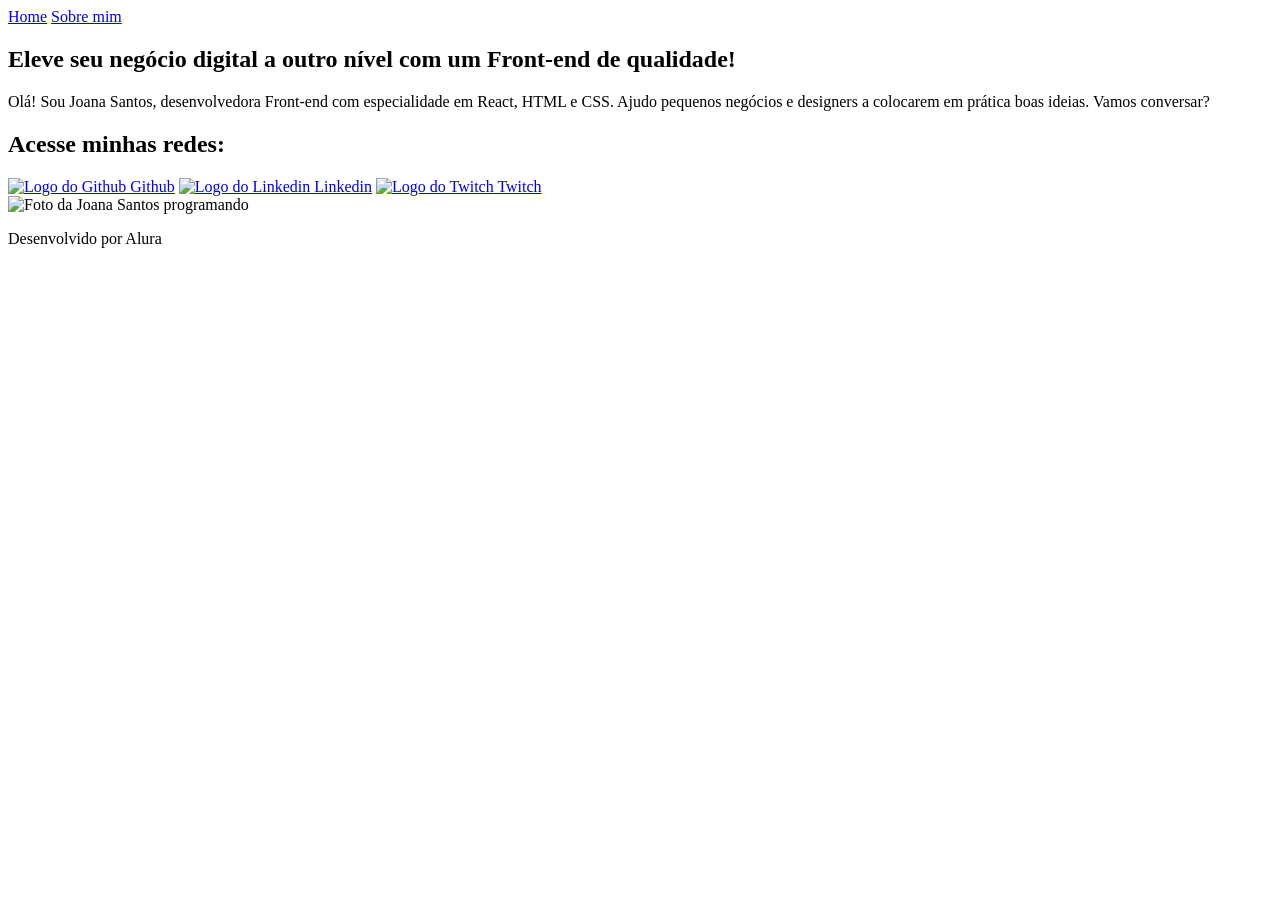
==== index.html @ 81e717ed "Add files via upload" ====
<!DOCTYPE html>
<html lang="pt-br">
<head>
    <meta charset="UTF-8">
    <meta name="viewport" content="width=device-width, initial-scale=1.0">
    <title>Portfolio</title>
    <link rel="stylesheet" href="./styles/style.css">
</head>
<body>
    <header class="cabecalho">   
        <nav class="cabecalho__menu">
            <a class="cabecalho__menu__link" href="index.html">Home</a>
            <a class="cabecalho__menu__link" href="about.html">Sobre mim</a>
        </nav>  
    </header>
    <main class="apresentacao">
        <section class="apresentacao__conteudo">

            <h1 class="apresentacao__conteudo__titulo">Eleve seu negócio digital a outro nível <strong class="titulo-destaque"> com um Front-end de qualidade!</strong></h1>

            <p class="apresentacao__conteudo__texto">Olá! Sou Joana Santos, desenvolvedora Front-end com especialidade em React, HTML e CSS. Ajudo pequenos negócios e designers a colocarem em prática boas ideias. Vamos conversar?</p>

            <div class="apresentacao__links">
                <h2 class="apresentacao__links__subtitulo">Acesse minhas redes:</h2>
                <a class= "apresentacao__links__navegacao" href="https://www.github.com/">
                    <img src="./assets/github.png" alt="Logo do Github">
                    Github</a>
                <a class= "apresentacao__links__navegacao" href="https://www.linkedin.com/">
                    <img src="./assets/linkedin.png" alt="Logo do Linkedin">
                    Linkedin</a>
                <a class= "apresentacao__links__navegacao" href="https://www.twitch.tv/">
                    <img src="./assets/twitch.png" alt="Logo do Twitch">
                    Twitch</a>
            </div>

        </section>

        <img class= "apresentacao__imagem" src="./assets/imagem.png" alt="Foto da Joana Santos programando">

    </main>
    <footer class="rodape">
        <p>Desenvolvido por Alura</p>
    </footer>
</body>
</html>
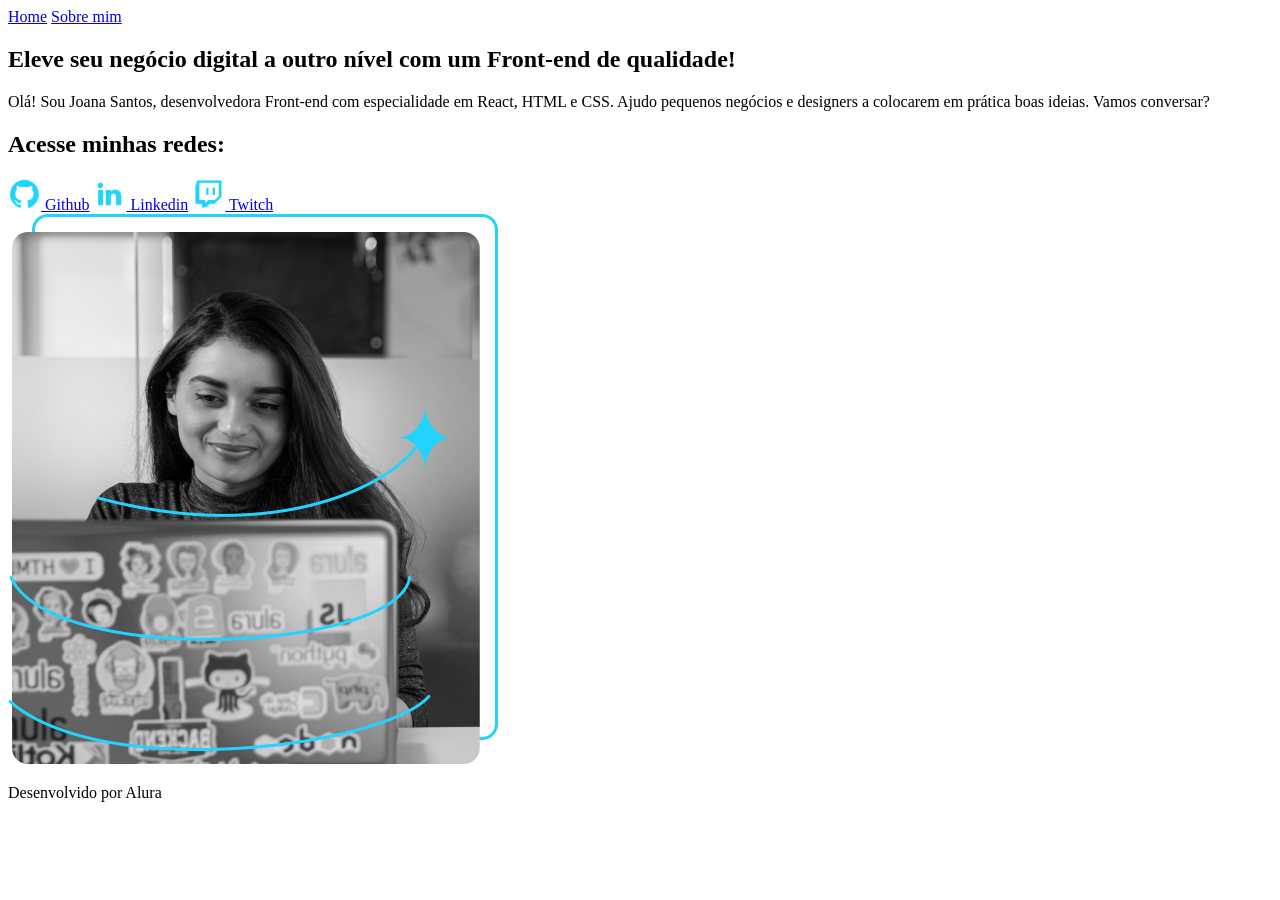
==== commit c8a168bc: "Update index.html" ====
--- a/index.html
+++ b/index.html
@@ -23,19 +23,19 @@
             <div class="apresentacao__links">
                 <h2 class="apresentacao__links__subtitulo">Acesse minhas redes:</h2>
                 <a class= "apresentacao__links__navegacao" href="https://www.github.com/">
-                    <img src="./assets/github.png" alt="Logo do Github">
+                    <img src="./github.png" alt="Logo do Github">
                     Github</a>
                 <a class= "apresentacao__links__navegacao" href="https://www.linkedin.com/">
-                    <img src="./assets/linkedin.png" alt="Logo do Linkedin">
+                    <img src="./linkedin.png" alt="Logo do Linkedin">
                     Linkedin</a>
                 <a class= "apresentacao__links__navegacao" href="https://www.twitch.tv/">
-                    <img src="./assets/twitch.png" alt="Logo do Twitch">
+                    <img src="./twitch.png" alt="Logo do Twitch">
                     Twitch</a>
             </div>
 
         </section>
 
-        <img class= "apresentacao__imagem" src="./assets/imagem.png" alt="Foto da Joana Santos programando">
+        <img class= "apresentacao__imagem" src="./imagem.png" alt="Foto da Joana Santos programando">
 
     </main>
     <footer class="rodape">
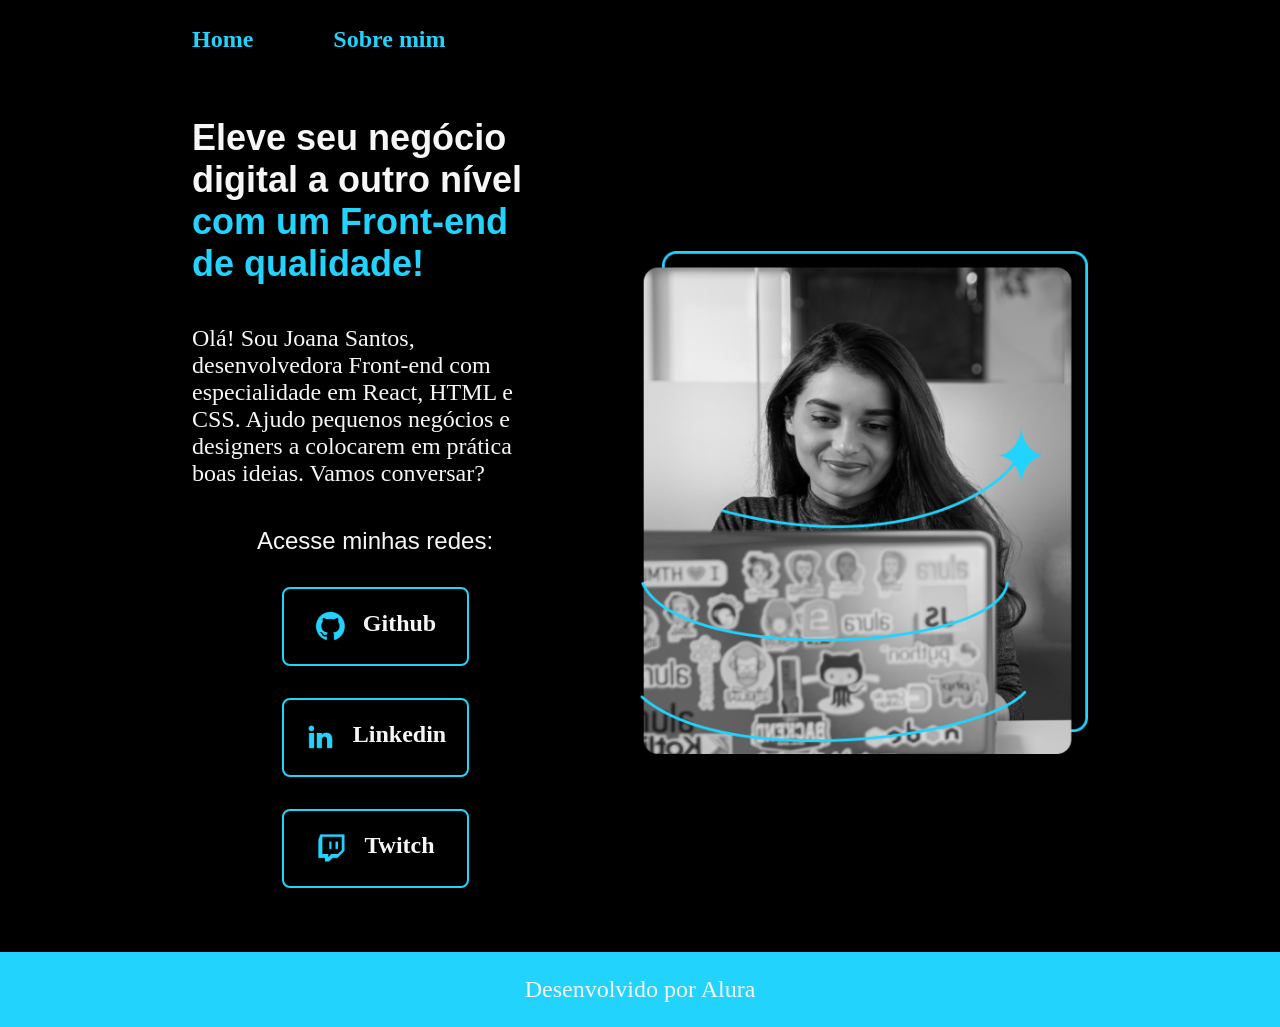
==== commit 599158da: "Update index.html" ====
--- a/index.html
+++ b/index.html
@@ -4,7 +4,7 @@
     <meta charset="UTF-8">
     <meta name="viewport" content="width=device-width, initial-scale=1.0">
     <title>Portfolio</title>
-    <link rel="stylesheet" href="./styles/style.css">
+    <link rel="stylesheet" href="./style.css">
 </head>
 <body>
     <header class="cabecalho">   
--- a/style.css
+++ b/style.css
@@ -0,0 +1,129 @@
+@import url('https://fonts.googleapis.com/css2?family=Krona+One&family=Montserrat:wght@400;600&display=swap');
+
+:root {
+    --cor-primaria: #000000;
+    --cor-secundaria: #f6f6f6;
+    --cor-terciaria: #22d4fd;
+    --cor-hover: #272727;
+
+    --fonte-primaria: 'Krona One', sans-serif;
+    --fonte-secundaria: 'Montserrat', 'sans-serif';
+}
+
+* {
+    margin: 0;
+    padding: 0;
+}
+
+body {
+    box-sizing: border-box;
+    background-color: var(--cor-primaria);
+    color: var(--cor-secundaria);
+}
+
+.cabecalho {
+    padding: 2% 0% 0% 15%;
+}
+
+.cabecalho__menu {
+    display: flex;
+    gap: 80px;
+}
+.cabecalho__menu__link {
+    color: var(--cor-terciaria);
+    font-family: var (--fonte-secundaria);
+    font-size: 1.5rem;
+    font-style: normal;
+    font-weight: 600;
+    line-height: normal;
+    text-decoration: none;
+}
+
+.apresentacao {
+    padding: 5% 15%;
+    display: flex;
+    align-items: center;
+    justify-content: space-between;
+    gap: 82px;
+}
+
+.apresentacao__conteudo {
+    width: 50%;
+    display: flex;
+    flex-direction: column;
+    gap: 40px;
+}
+
+.apresentacao__conteudo__titulo{
+    font-size: 2.25rem;
+    font-family: var(--fonte-primaria);
+}
+
+.titulo-destaque {
+    color: var(--cor-terciaria);
+}
+
+.apresentacao__conteudo__texto{
+    font-size: 1.5rem;
+    font-family: var(--fonte-secundaria);
+}
+.apresentacao__links{
+    display: flex;
+    flex-direction: column;
+    justify-content: space-between;
+    align-items: center;
+    gap: 32px;
+}
+.apresentacao__links__subtitulo {
+    font-family: var(--fonte-primaria);
+    font-weight: 400;
+    font-size: 1.5rem;
+}
+
+.apresentacao__links__navegacao {
+    display: flex;
+    justify-content: center;
+    gap: 16px;
+    border: 2px solid var(--cor-terciaria);
+    width: 50%;
+    text-align: center;
+    border-radius: 8px;
+    font-size: 1.5rem;
+    padding: 21.5px 0;
+    text-decoration: none;
+    color: #f6f6f6;
+    font-family: var(--fonte-secundaria);
+    font-weight: 600;
+}
+
+.apresentacao__links__link:hover {
+    background-color: var(--cor-hover);
+}
+.apresentacao__imagem {
+    width: 50%;
+}
+.rodape {
+    padding: 24px   ;
+    color: var(--cor-secundaria);
+    background-color: var(--cor-terciaria);
+    text-align: center;
+    font-family: var(--fonte-secundaria);
+    font-size: 1.5rem;
+    font-weight: 400;
+}
+
+@media (max-width: 1200px) {
+    .cabecalho {
+        padding: 10%;
+        }
+    .cabecalho__menu {
+        justify-content: center;
+    }
+    .apresentacao {
+        flex-direction: column-reverse;
+        padding: 5%;
+            }
+    .apresentacao__conteudo {
+        width: auto;
+    }
+}
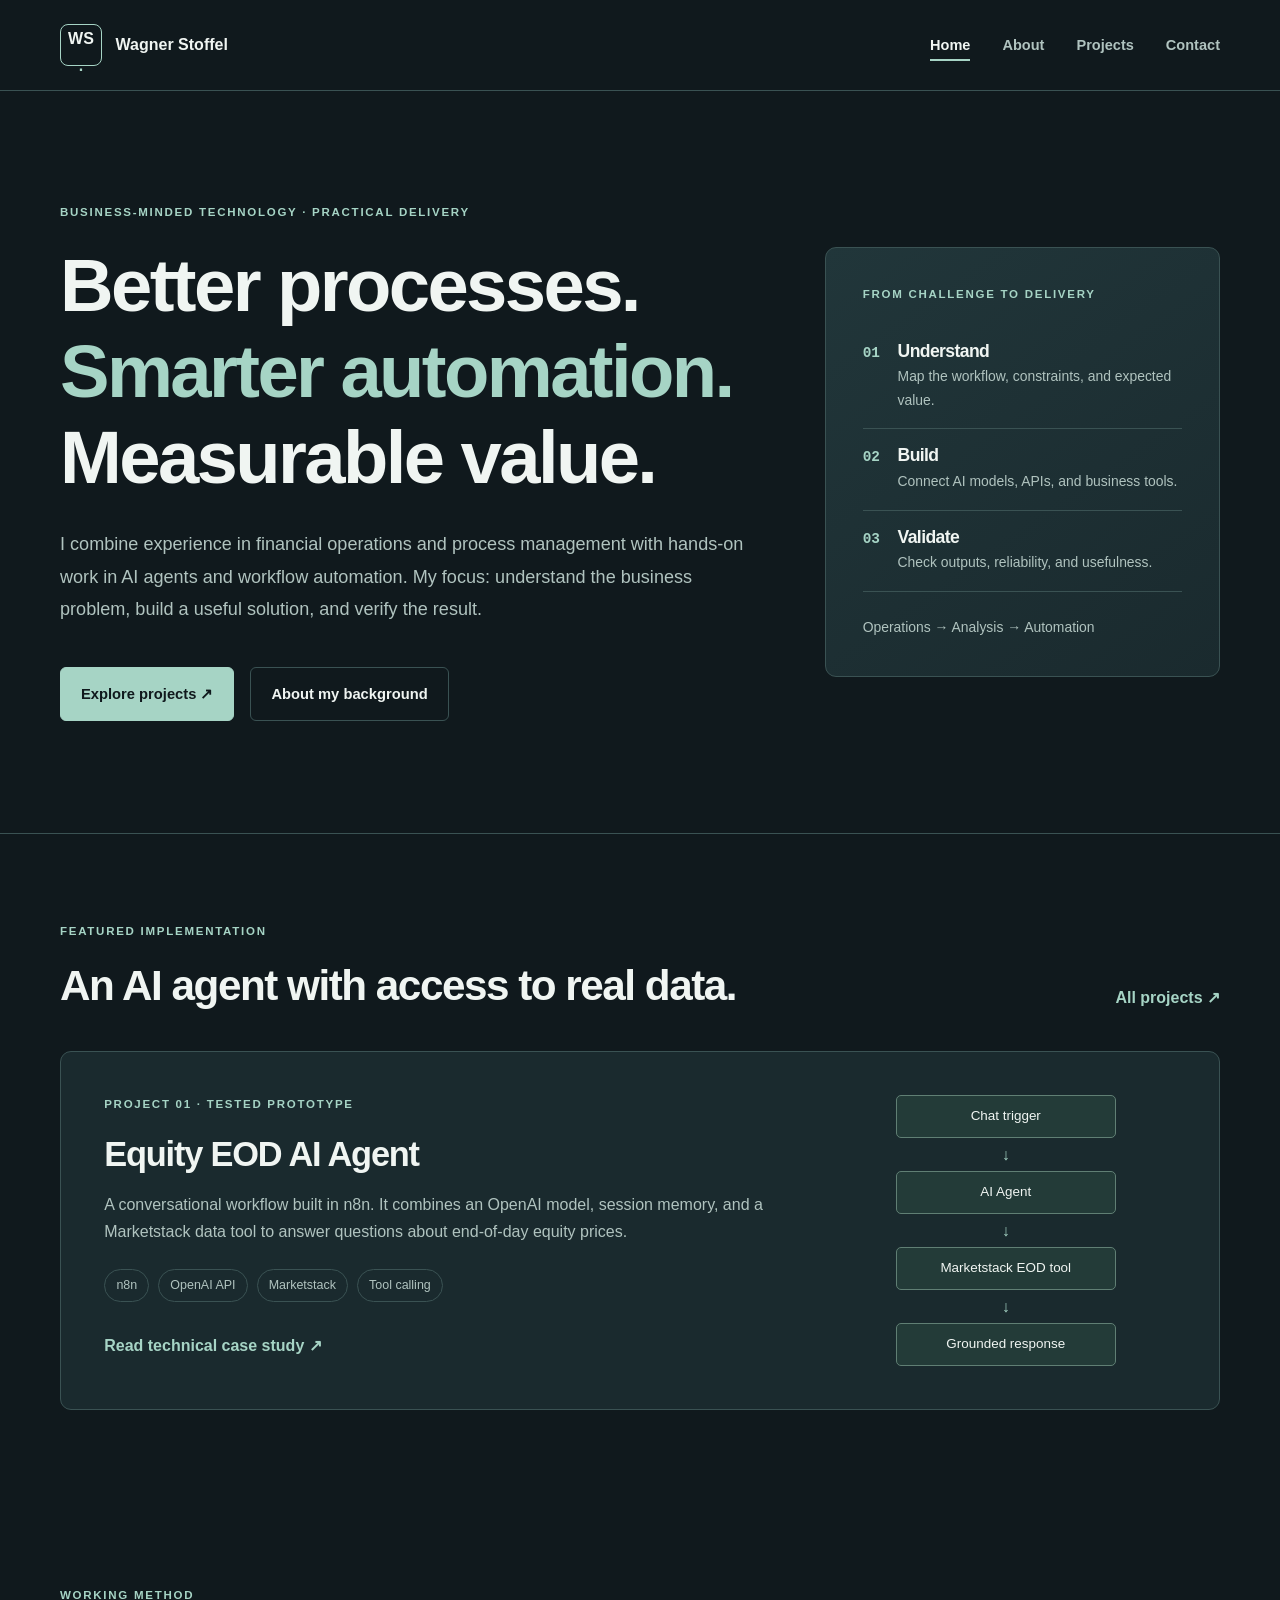
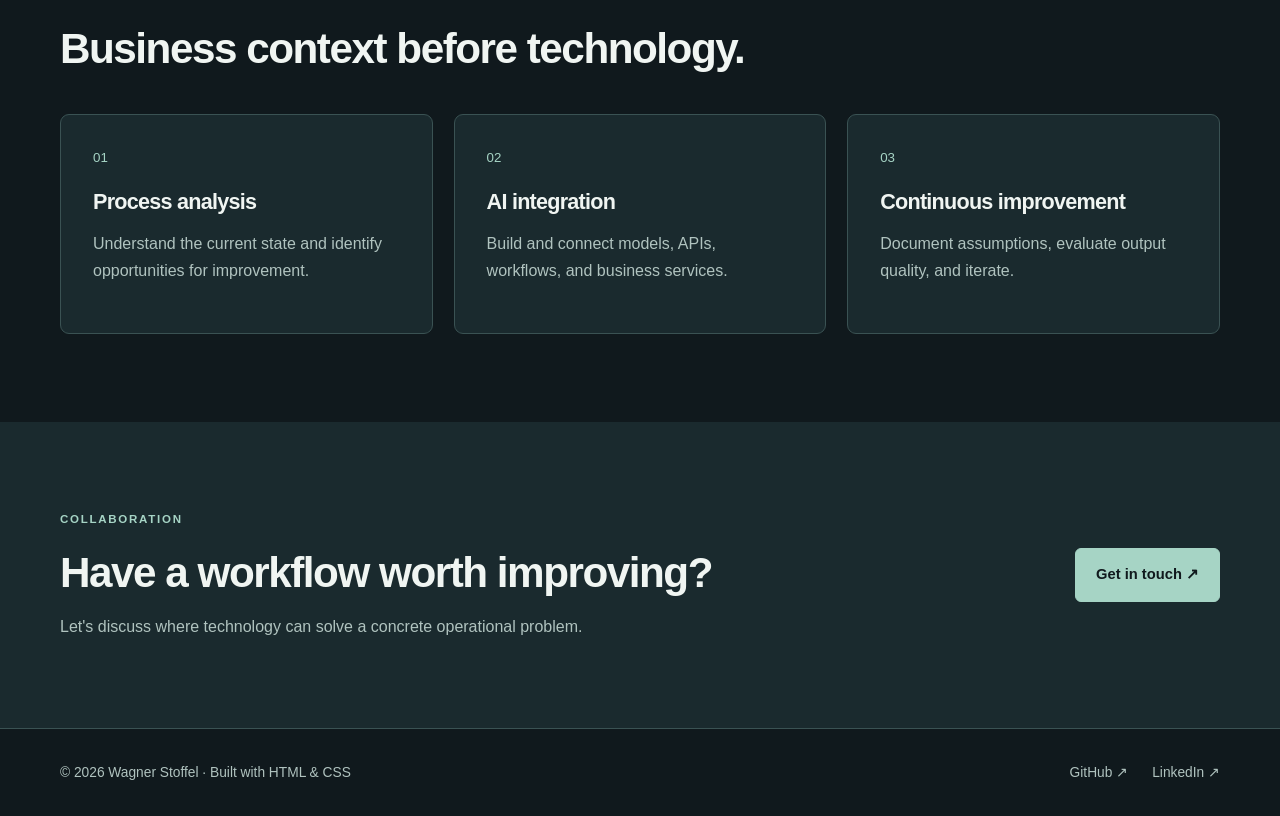
==== commit 63f159f3: "feat: rebuild professional portfolio and archive legacy Alura exercise" ====
--- a/index.html
+++ b/index.html
@@ -1,45 +1,30 @@
-<!DOCTYPE html>
-<html lang="pt-br">
-<head>
-    <meta charset="UTF-8">
-    <meta name="viewport" content="width=device-width, initial-scale=1.0">
-    <title>Portfolio</title>
-    <link rel="stylesheet" href="./style.css">
-</head>
-<body>
-    <header class="cabecalho">   
-        <nav class="cabecalho__menu">
-            <a class="cabecalho__menu__link" href="index.html">Home</a>
-            <a class="cabecalho__menu__link" href="about.html">Sobre mim</a>
-        </nav>  
-    </header>
-    <main class="apresentacao">
-        <section class="apresentacao__conteudo">
-
-            <h1 class="apresentacao__conteudo__titulo">Eleve seu negócio digital a outro nível <strong class="titulo-destaque"> com um Front-end de qualidade!</strong></h1>
-
-            <p class="apresentacao__conteudo__texto">Olá! Sou Joana Santos, desenvolvedora Front-end com especialidade em React, HTML e CSS. Ajudo pequenos negócios e designers a colocarem em prática boas ideias. Vamos conversar?</p>
-
-            <div class="apresentacao__links">
-                <h2 class="apresentacao__links__subtitulo">Acesse minhas redes:</h2>
-                <a class= "apresentacao__links__navegacao" href="https://www.github.com/">
-                    <img src="./github.png" alt="Logo do Github">
-                    Github</a>
-                <a class= "apresentacao__links__navegacao" href="https://www.linkedin.com/">
-                    <img src="./linkedin.png" alt="Logo do Linkedin">
-                    Linkedin</a>
-                <a class= "apresentacao__links__navegacao" href="https://www.twitch.tv/">
-                    <img src="./twitch.png" alt="Logo do Twitch">
-                    Twitch</a>
-            </div>
-
-        </section>
-
-        <img class= "apresentacao__imagem" src="./imagem.png" alt="Foto da Joana Santos programando">
-
-    </main>
-    <footer class="rodape">
-        <p>Desenvolvido por Alura</p>
-    </footer>
-</body>
-</html>
+<!doctype html><html lang="en"><head>
+<meta charset="utf-8"><meta name="viewport" content="width=device-width, initial-scale=1">
+<meta name="description" content="Wagner Stoffel — practical AI agents, process improvement, financial operations, and workflow integration."><meta name="theme-color" content="#10191d">
+<meta property="og:title" content="AI Automation & Business Process Improvement | Wagner Stoffel"><meta property="og:description" content="Wagner Stoffel — practical AI agents, process improvement, financial operations, and workflow integration.">
+<title>AI Automation & Business Process Improvement | Wagner Stoffel</title><link rel="stylesheet" href="assets/css/styles.css">
+</head><body><a class="skip-link" href="#main">Skip to content</a><header class="site-header"><div class="container header"><a class="brand" href="index.html"><span class="monogram">WS<span>.</span></span><span>Wagner Stoffel</span></a><nav aria-label="Main navigation"><ul><li><a href="index.html" aria-current="page">Home</a></li><li><a href="about.html">About</a></li><li><a href="projects.html">Projects</a></li><li><a href="contact.html">Contact</a></li></ul></nav></div></header>
+<main id="main">
+<section class="hero container">
+<div><p class="eyebrow">Business-minded technology · Practical delivery</p>
+<h1>Better processes.<br><em>Smarter automation.</em><br>Measurable value.</h1>
+<p class="lead">I combine experience in financial operations and process management with hands-on work in AI agents and workflow automation. My focus: understand the business problem, build a useful solution, and verify the result.</p>
+<div class="actions"><a class="button primary" href="projects.html">Explore projects ↗</a><a class="button outline" href="about.html">About my background</a></div></div>
+<aside class="panel" aria-label="Approach"><p class="eyebrow">From challenge to delivery</p>
+<div class="process"><b>01</b><div><h2>Understand</h2><p>Map the workflow, constraints, and expected value.</p></div></div>
+<div class="process"><b>02</b><div><h2>Build</h2><p>Connect AI models, APIs, and business tools.</p></div></div>
+<div class="process"><b>03</b><div><h2>Validate</h2><p>Check outputs, reliability, and usefulness.</p></div></div>
+<p class="panel-bottom">Operations → Analysis → Automation</p></aside>
+</section>
+<section class="section bordered"><div class="container"><div class="section-head"><div><p class="eyebrow">Featured implementation</p><h2>An AI agent with access to real data.</h2></div><a class="text-link" href="projects.html">All projects ↗</a></div>
+<article class="feature"><div><p class="eyebrow">Project 01 · Tested prototype</p><h3>Equity EOD AI Agent</h3>
+<p>A conversational workflow built in n8n. It combines an OpenAI model, session memory, and a Marketstack data tool to answer questions about end-of-day equity prices.</p>
+<div class="tags"><span>n8n</span><span>OpenAI API</span><span>Marketstack</span><span>Tool calling</span></div>
+<a class="text-link" href="projects/01-equity-eod-ai-agent/README.md">Read technical case study ↗</a></div>
+<div class="flow" aria-label="Chat trigger to AI agent to market data to answer"><span>Chat trigger</span><b>↓</b><span>AI Agent</span><b>↓</b><span>Marketstack EOD tool</span><b>↓</b><span>Grounded response</span></div></article>
+</div></section>
+<section class="section"><div class="container"><div class="section-head"><div><p class="eyebrow">Working method</p><h2>Business context before technology.</h2></div></div>
+<div class="grid three"><article class="tile"><small>01</small><h3>Process analysis</h3><p>Understand the current state and identify opportunities for improvement.</p></article>
+<article class="tile"><small>02</small><h3>AI integration</h3><p>Build and connect models, APIs, workflows, and business services.</p></article>
+<article class="tile"><small>03</small><h3>Continuous improvement</h3><p>Document assumptions, evaluate output quality, and iterate.</p></article></div></div></section>
+<section class="section band"><div class="container callout"><div><p class="eyebrow">Collaboration</p><h2>Have a workflow worth improving?</h2><p>Let's discuss where technology can solve a concrete operational problem.</p></div><a class="button primary" href="contact.html">Get in touch ↗</a></div></section></main><footer class="site-footer"><div class="container footer"><span>© 2026 Wagner Stoffel · Built with HTML & CSS</span><div><a href="https://github.com/wagner-stoffel" target="_blank" rel="noopener noreferrer">GitHub ↗</a><a href="https://www.linkedin.com/in/wagnerstoffel" target="_blank" rel="noopener noreferrer">LinkedIn ↗</a></div></div></footer></body></html>
--- a/assets/css/styles.css
+++ b/assets/css/styles.css
@@ -0,0 +1,8 @@
+:root{color-scheme:dark;--bg:#10191d;--panel:#1a2a2e;--panel2:#21363a;--text:#f0f5f2;--muted:#b0c3bf;--accent:#a6d4c5;--line:#3a5253;--max:1160px}
+*{box-sizing:border-box}html{scroll-behavior:smooth}body{margin:0;background:var(--bg);color:var(--text);font-family:Inter,"Segoe UI",Arial,sans-serif;line-height:1.7}a{color:inherit}a:focus-visible{outline:3px solid var(--accent);outline-offset:4px}.container{width:min(var(--max),calc(100% - 3rem));margin:auto}.skip-link{position:absolute;left:1rem;top:-100px;background:var(--accent);color:var(--bg);padding:.75rem;z-index:20}.skip-link:focus{top:1rem}
+.site-header,.site-footer{border-bottom:1px solid var(--line)}.header{display:flex;align-items:center;justify-content:space-between;gap:2rem;min-height:90px}.brand{display:flex;align-items:center;gap:.85rem;font-weight:750;text-decoration:none}.monogram{display:grid;place-items:center;width:42px;height:42px;border:1px solid var(--accent);border-radius:8px}.monogram span{color:var(--accent)}nav ul{display:flex;flex-wrap:wrap;gap:2rem;list-style:none;padding:0;margin:0}nav a{text-decoration:none;font-size:.91rem;color:var(--muted);font-weight:650}nav a:hover,nav a[aria-current="page"]{color:var(--text)}nav a[aria-current="page"]{border-bottom:2px solid var(--accent);padding-bottom:.35rem}
+h1,h2,h3,p{overflow-wrap:break-word}h1,h2,h3{line-height:1.16;letter-spacing:-.035em;margin:0}h1{font-size:clamp(2.75rem,5.8vw,5.5rem);font-weight:750}h2{font-size:clamp(1.85rem,3.3vw,2.95rem)}h3{font-size:1.35rem}h1 em{font-style:normal;color:var(--accent)}.eyebrow{color:var(--accent);text-transform:uppercase;font-size:.72rem;letter-spacing:.15em;font-weight:750;margin:0 0 1.25rem}.lead{color:var(--muted);font-size:1.13rem;max-width:700px;margin:1.7rem 0 0;line-height:1.8}.hero{padding-block:7rem;display:grid;grid-template-columns:1.3fr .75fr;gap:5rem;align-items:center}.actions{display:flex;flex-wrap:wrap;gap:1rem;margin-top:2.6rem}.button{display:inline-flex;align-items:center;justify-content:center;min-height:48px;padding:.85rem 1.25rem;border-radius:6px;border:1px solid var(--line);font-size:.92rem;font-weight:750;text-decoration:none;transition:transform .18s,background .18s}.button:hover{transform:translateY(-2px)}.primary{background:var(--accent);color:var(--bg);border-color:var(--accent)}.primary:hover{background:#c4e6da}.outline:hover{background:var(--panel)}.panel{background:linear-gradient(145deg,var(--panel2),var(--panel));border:1px solid var(--line);padding:2.3rem;border-radius:11px}.process{border-bottom:1px solid var(--line);display:flex;gap:1.1rem;padding:1rem 0}.process>b{font-size:.9rem;color:var(--accent);font-family:monospace}.process h2{font-size:1.1rem}.process p,.panel-bottom{font-size:.87rem;color:var(--muted);margin:.25rem 0 0}.panel-bottom{margin-top:1.5rem}
+.section{padding-block:5.5rem}.bordered{border-top:1px solid var(--line)}.section-head{display:flex;justify-content:space-between;align-items:end;gap:2rem;margin-bottom:2.5rem}.text-link{color:var(--accent);text-decoration:none;font-weight:750}.text-link:hover{text-decoration:underline}.feature,.project{border:1px solid var(--line);background:var(--panel);border-radius:11px;padding:2.7rem}.feature{display:grid;grid-template-columns:1.4fr .7fr;gap:3.2rem}.feature h3{font-size:2.15rem}.feature p:not(.eyebrow),.project p:not(.eyebrow){color:var(--muted)}.tags{display:flex;flex-wrap:wrap;gap:.55rem;margin:1.5rem 0 1.9rem}.tags span{color:var(--muted);border:1px solid var(--line);border-radius:30px;padding:.3rem .7rem;font-size:.78rem}.flow{display:flex;flex-direction:column;align-items:center;gap:.2rem;justify-content:center}.flow span{background:#233b38;border:1px solid #607f74;border-radius:5px;min-width:220px;padding:.55rem;text-align:center;font-size:.84rem}.flow b{color:var(--accent)}.grid{display:grid;gap:1.3rem}.three{grid-template-columns:repeat(3,minmax(0,1fr))}.two{grid-template-columns:repeat(2,minmax(0,1fr))}.tile{background:var(--panel);border:1px solid var(--line);border-radius:9px;padding:2rem}.tile small{display:block;color:var(--accent);margin-bottom:1.2rem}.tile p,.callout p:not(.eyebrow){color:var(--muted)}.band{background:var(--panel)}.callout{display:flex;align-items:center;justify-content:space-between;gap:2rem}.callout p:not(.eyebrow){margin:.9rem 0 0}.intro{padding-block:6rem}.intro h1{max-width:900px}.split{display:grid;grid-template-columns:.85fr 1.2fr;gap:5rem}.timeline article{position:relative;border-left:1px solid var(--line);padding:0 0 2.7rem 2rem}.timeline article::before{content:"";position:absolute;left:-5px;top:5px;background:var(--accent);width:9px;height:9px;border-radius:50%}.timeline article:last-child{padding-bottom:0}.timeline small{display:block;color:var(--accent);letter-spacing:.06em;text-transform:uppercase;font-size:.75rem;margin-bottom:.5rem}.timeline p{color:var(--muted);margin:.5rem 0 0}.timeline .label{margin:.15rem 0 0;font-size:.9rem}.credentials>div{padding:1.15rem 0;border-bottom:1px solid var(--line)}.credentials>div:first-child{padding-top:0}.credentials strong,.credentials span{display:block}.credentials span{color:var(--muted);font-size:.9rem}.project-meta{display:flex;justify-content:space-between;gap:1rem;flex-wrap:wrap;margin-bottom:2rem}.project-meta p{margin:0!important}.pill{color:var(--accent);border:1px solid #607f74;padding:.25rem .65rem;border-radius:50px;font-size:.77rem}.facts{background:var(--bg);border:1px solid var(--line);border-radius:8px;padding:1.65rem}.facts h3{font-size:1.05rem}.facts dl{margin:1rem 0 0}.facts dl>div{border-bottom:1px solid var(--line);padding:.65rem 0}.facts dl>div:last-child{border:0}.facts dt{font-size:.75rem;letter-spacing:.07em;color:var(--accent);text-transform:uppercase}.facts dd{margin:0;font-size:.92rem}.footnote{color:var(--muted);max-width:740px;margin-top:1.3rem}.contact{display:flex;gap:1.5rem;text-decoration:none;background:var(--panel);border:1px solid var(--line);padding:2.4rem;border-radius:10px;transition:border-color .18s}.contact:hover{border-color:var(--accent)}.contact-mark{width:55px;height:55px;border:1px solid var(--accent);color:var(--accent);font-weight:800;display:grid;place-items:center;border-radius:8px;flex:none}.contact h2{font-size:1.8rem}.contact p:not(.eyebrow){color:var(--muted)}.contact strong{color:var(--accent)}.site-footer{border-top:1px solid var(--line);border-bottom:0;padding-block:2rem;color:var(--muted);font-size:.86rem}.footer{display:flex;align-items:center;justify-content:space-between;gap:2rem}.footer div{display:flex;gap:1.5rem}.footer a{text-decoration:none}.footer a:hover{color:var(--text)}
+@media(max-width:950px){.hero,.split,.feature{grid-template-columns:1fr;gap:2.5rem}.hero{padding-block:5rem}.panel{max-width:650px}.flow{flex-direction:row;flex-wrap:wrap}.flow span{min-width:140px}.three{grid-template-columns:repeat(2,minmax(0,1fr))}}
+@media(max-width:650px){.container{width:calc(100% - 2rem)}.header{flex-direction:column;align-items:flex-start;padding-block:1rem;gap:1rem}nav ul{gap:1.15rem}nav a{font-size:.85rem}.hero{padding-block:4rem}.intro{padding-block:4rem}.section{padding-block:3.8rem}.section-head,.callout,.footer{flex-direction:column;align-items:flex-start}.feature,.project,.panel{padding:1.5rem}.three,.two{grid-template-columns:1fr}.actions .button{width:100%}.flow{flex-direction:column}.contact{padding:1.5rem}.contact h2{font-size:1.6rem}}
+@media(prefers-reduced-motion:reduce){html{scroll-behavior:auto}*{transition:none!important;animation:none!important}}
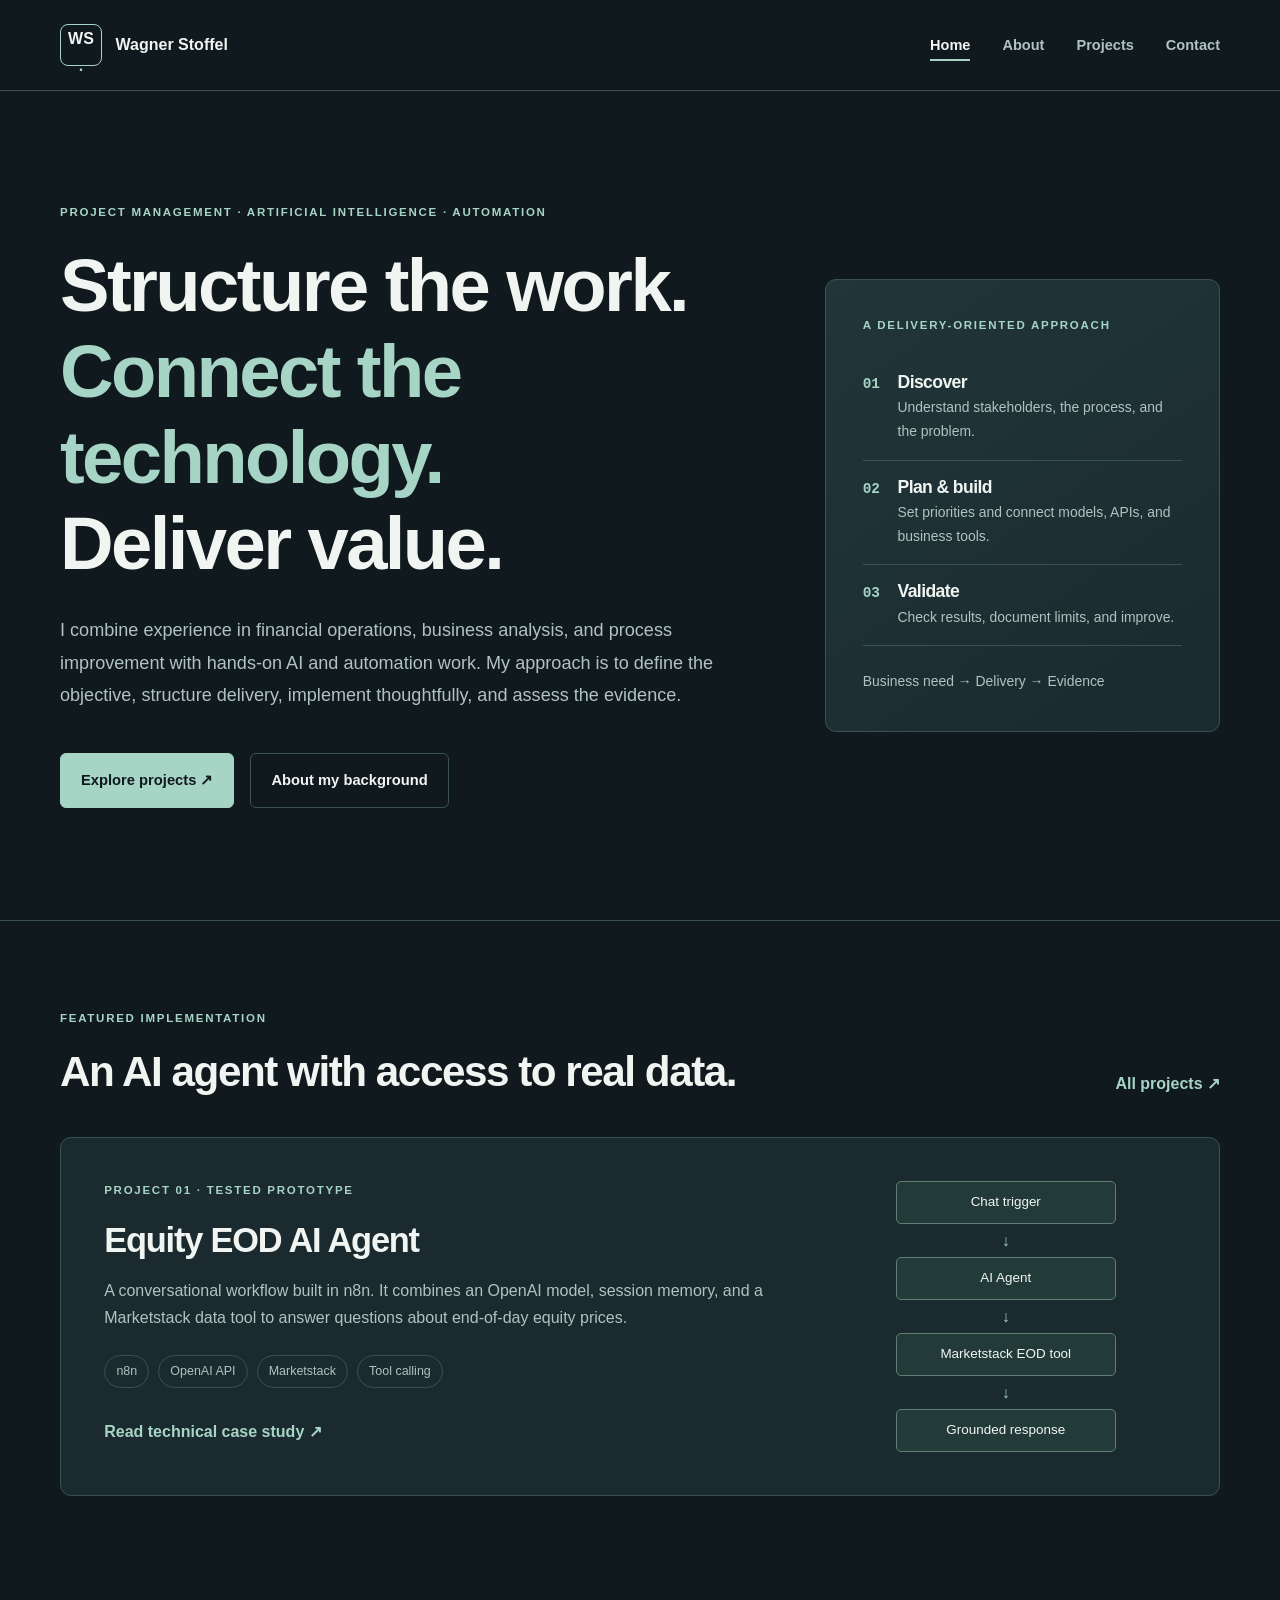
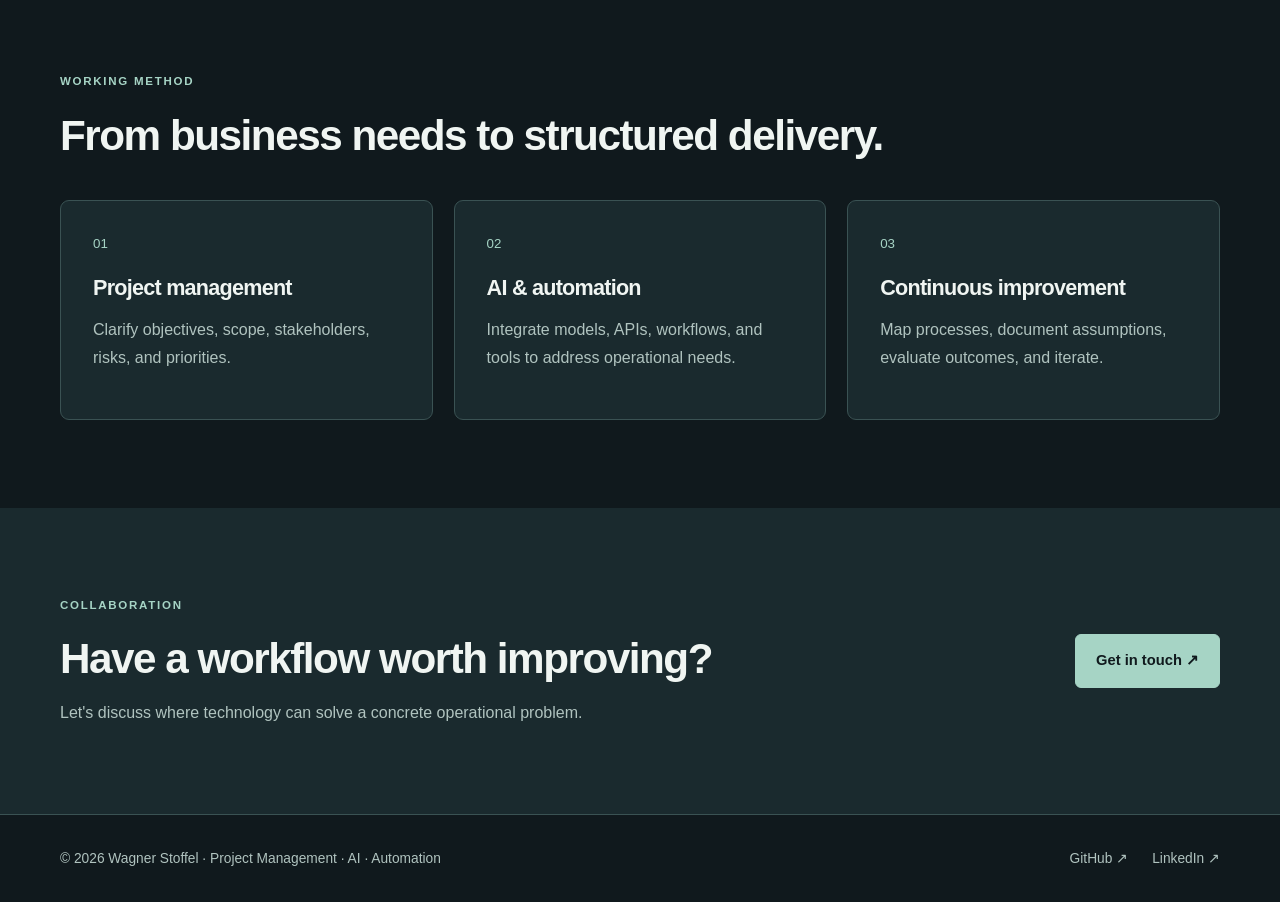
==== commit 6021aecb: "refactor: remove Alura coursework and refocus portfolio on PM, AI and automation" ====
--- a/index.html
+++ b/index.html
@@ -1,20 +1,20 @@
 <!doctype html><html lang="en"><head>
 <meta charset="utf-8"><meta name="viewport" content="width=device-width, initial-scale=1">
-<meta name="description" content="Wagner Stoffel — practical AI agents, process improvement, financial operations, and workflow integration."><meta name="theme-color" content="#10191d">
-<meta property="og:title" content="AI Automation & Business Process Improvement | Wagner Stoffel"><meta property="og:description" content="Wagner Stoffel — practical AI agents, process improvement, financial operations, and workflow integration.">
+<meta name="description" content="Wagner Stoffel — project delivery, business analysis, AI agents, and workflow automation."><meta name="theme-color" content="#10191d">
+<meta property="og:title" content="Project Management, AI & Automation | Wagner Stoffel"><meta property="og:description" content="Wagner Stoffel — practical AI agents, process improvement, financial operations, and workflow integration.">
 <title>AI Automation & Business Process Improvement | Wagner Stoffel</title><link rel="stylesheet" href="assets/css/styles.css">
 </head><body><a class="skip-link" href="#main">Skip to content</a><header class="site-header"><div class="container header"><a class="brand" href="index.html"><span class="monogram">WS<span>.</span></span><span>Wagner Stoffel</span></a><nav aria-label="Main navigation"><ul><li><a href="index.html" aria-current="page">Home</a></li><li><a href="about.html">About</a></li><li><a href="projects.html">Projects</a></li><li><a href="contact.html">Contact</a></li></ul></nav></div></header>
 <main id="main">
 <section class="hero container">
-<div><p class="eyebrow">Business-minded technology · Practical delivery</p>
-<h1>Better processes.<br><em>Smarter automation.</em><br>Measurable value.</h1>
-<p class="lead">I combine experience in financial operations and process management with hands-on work in AI agents and workflow automation. My focus: understand the business problem, build a useful solution, and verify the result.</p>
+<div><p class="eyebrow">Project Management · Artificial Intelligence · Automation</p>
+<h1>Structure the work.<br><em>Connect the technology.</em><br>Deliver value.</h1>
+<p class="lead">I combine experience in financial operations, business analysis, and process improvement with hands-on AI and automation work. My approach is to define the objective, structure delivery, implement thoughtfully, and assess the evidence.</p>
 <div class="actions"><a class="button primary" href="projects.html">Explore projects ↗</a><a class="button outline" href="about.html">About my background</a></div></div>
-<aside class="panel" aria-label="Approach"><p class="eyebrow">From challenge to delivery</p>
-<div class="process"><b>01</b><div><h2>Understand</h2><p>Map the workflow, constraints, and expected value.</p></div></div>
-<div class="process"><b>02</b><div><h2>Build</h2><p>Connect AI models, APIs, and business tools.</p></div></div>
-<div class="process"><b>03</b><div><h2>Validate</h2><p>Check outputs, reliability, and usefulness.</p></div></div>
-<p class="panel-bottom">Operations → Analysis → Automation</p></aside>
+<aside class="panel" aria-label="Approach"><p class="eyebrow">A delivery-oriented approach</p>
+<div class="process"><b>01</b><div><h2>Discover</h2><p>Understand stakeholders, the process, and the problem.</p></div></div>
+<div class="process"><b>02</b><div><h2>Plan & build</h2><p>Set priorities and connect models, APIs, and business tools.</p></div></div>
+<div class="process"><b>03</b><div><h2>Validate</h2><p>Check results, document limits, and improve.</p></div></div>
+<p class="panel-bottom">Business need → Delivery → Evidence</p></aside>
 </section>
 <section class="section bordered"><div class="container"><div class="section-head"><div><p class="eyebrow">Featured implementation</p><h2>An AI agent with access to real data.</h2></div><a class="text-link" href="projects.html">All projects ↗</a></div>
 <article class="feature"><div><p class="eyebrow">Project 01 · Tested prototype</p><h3>Equity EOD AI Agent</h3>
@@ -23,8 +23,8 @@
 <a class="text-link" href="projects/01-equity-eod-ai-agent/README.md">Read technical case study ↗</a></div>
 <div class="flow" aria-label="Chat trigger to AI agent to market data to answer"><span>Chat trigger</span><b>↓</b><span>AI Agent</span><b>↓</b><span>Marketstack EOD tool</span><b>↓</b><span>Grounded response</span></div></article>
 </div></section>
-<section class="section"><div class="container"><div class="section-head"><div><p class="eyebrow">Working method</p><h2>Business context before technology.</h2></div></div>
-<div class="grid three"><article class="tile"><small>01</small><h3>Process analysis</h3><p>Understand the current state and identify opportunities for improvement.</p></article>
-<article class="tile"><small>02</small><h3>AI integration</h3><p>Build and connect models, APIs, workflows, and business services.</p></article>
-<article class="tile"><small>03</small><h3>Continuous improvement</h3><p>Document assumptions, evaluate output quality, and iterate.</p></article></div></div></section>
-<section class="section band"><div class="container callout"><div><p class="eyebrow">Collaboration</p><h2>Have a workflow worth improving?</h2><p>Let's discuss where technology can solve a concrete operational problem.</p></div><a class="button primary" href="contact.html">Get in touch ↗</a></div></section></main><footer class="site-footer"><div class="container footer"><span>© 2026 Wagner Stoffel · Built with HTML & CSS</span><div><a href="https://github.com/wagner-stoffel" target="_blank" rel="noopener noreferrer">GitHub ↗</a><a href="https://www.linkedin.com/in/wagnerstoffel" target="_blank" rel="noopener noreferrer">LinkedIn ↗</a></div></div></footer></body></html>+<section class="section"><div class="container"><div class="section-head"><div><p class="eyebrow">Working method</p><h2>From business needs to structured delivery.</h2></div></div>
+<div class="grid three"><article class="tile"><small>01</small><h3>Project management</h3><p>Clarify objectives, scope, stakeholders, risks, and priorities.</p></article>
+<article class="tile"><small>02</small><h3>AI & automation</h3><p>Integrate models, APIs, workflows, and tools to address operational needs.</p></article>
+<article class="tile"><small>03</small><h3>Continuous improvement</h3><p>Map processes, document assumptions, evaluate outcomes, and iterate.</p></article></div></div></section>
+<section class="section band"><div class="container callout"><div><p class="eyebrow">Collaboration</p><h2>Have a workflow worth improving?</h2><p>Let's discuss where technology can solve a concrete operational problem.</p></div><a class="button primary" href="contact.html">Get in touch ↗</a></div></section></main><footer class="site-footer"><div class="container footer"><span>© 2026 Wagner Stoffel · Project Management · AI · Automation</span><div><a href="https://github.com/wagner-stoffel" target="_blank" rel="noopener noreferrer">GitHub ↗</a><a href="https://www.linkedin.com/in/wagnerstoffel" target="_blank" rel="noopener noreferrer">LinkedIn ↗</a></div></div></footer></body></html>
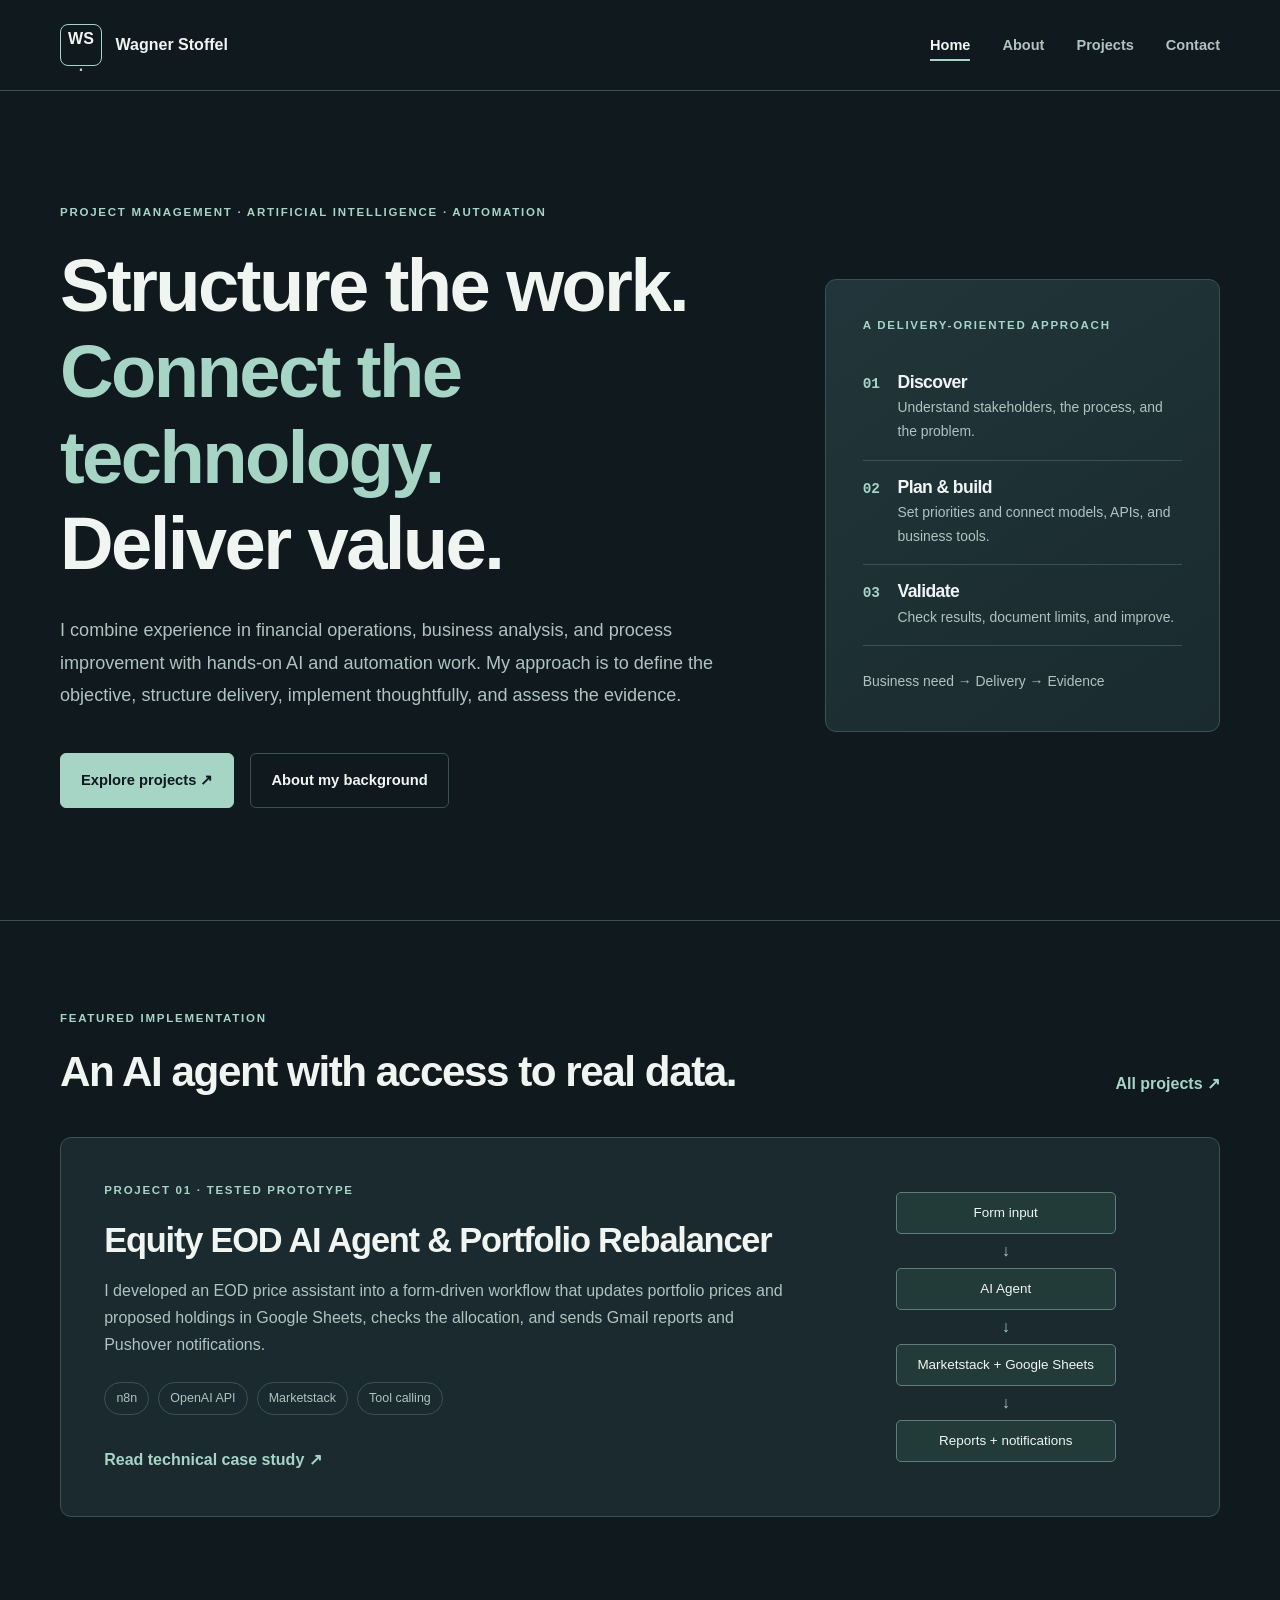
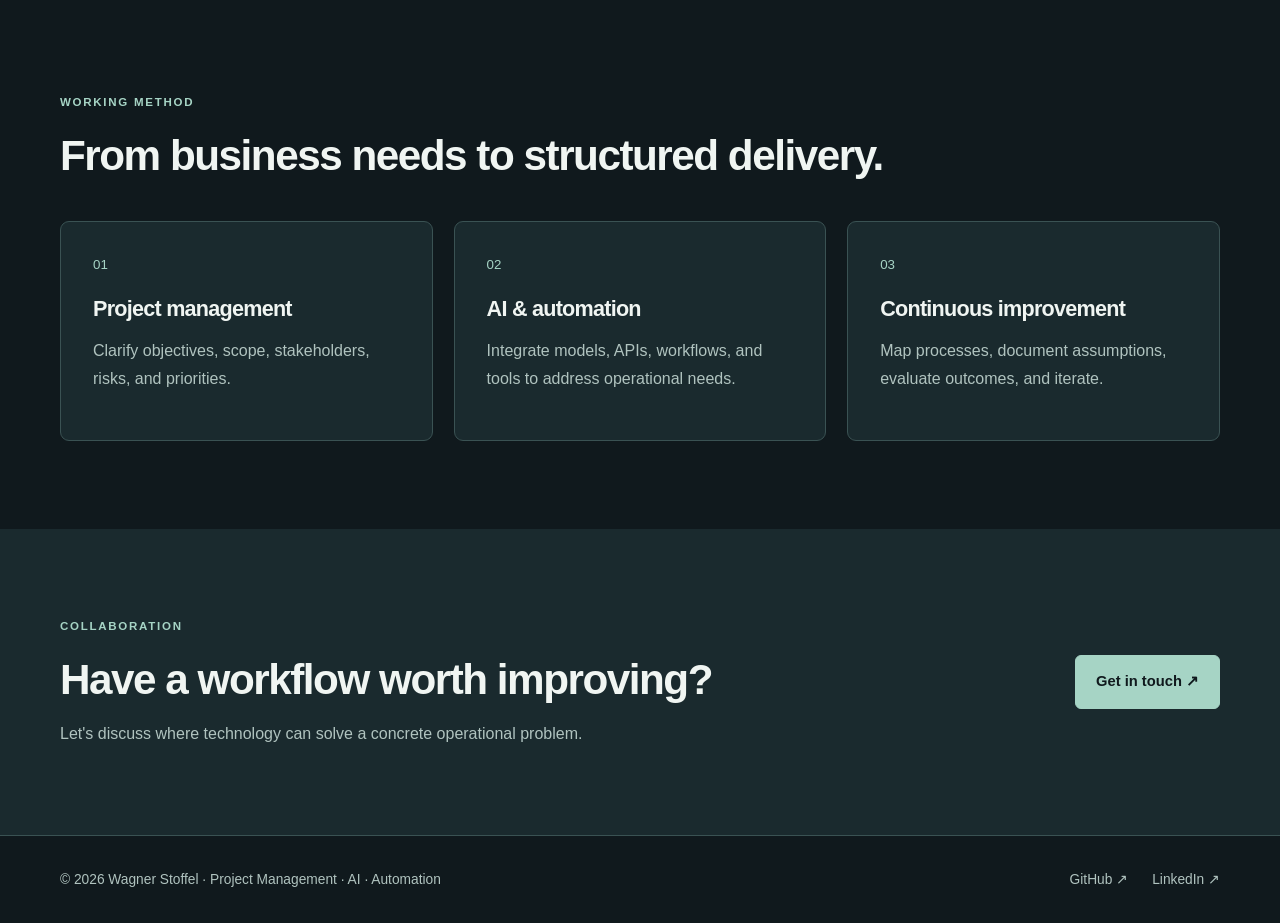
==== commit b7e03e88: "Align documentation with completed implementation work" ====
--- a/index.html
+++ b/index.html
@@ -17,11 +17,11 @@
 <p class="panel-bottom">Business need → Delivery → Evidence</p></aside>
 </section>
 <section class="section bordered"><div class="container"><div class="section-head"><div><p class="eyebrow">Featured implementation</p><h2>An AI agent with access to real data.</h2></div><a class="text-link" href="projects.html">All projects ↗</a></div>
-<article class="feature"><div><p class="eyebrow">Project 01 · Tested prototype</p><h3>Equity EOD AI Agent</h3>
-<p>A conversational workflow built in n8n. It combines an OpenAI model, session memory, and a Marketstack data tool to answer questions about end-of-day equity prices.</p>
+<article class="feature"><div><p class="eyebrow">Project 01 · Tested prototype</p><h3>Equity EOD AI Agent &amp; Portfolio Rebalancer</h3>
+<p>I developed an EOD price assistant into a form-driven workflow that updates portfolio prices and proposed holdings in Google Sheets, checks the allocation, and sends Gmail reports and Pushover notifications.</p>
 <div class="tags"><span>n8n</span><span>OpenAI API</span><span>Marketstack</span><span>Tool calling</span></div>
 <a class="text-link" href="projects/01-equity-eod-ai-agent/README.md">Read technical case study ↗</a></div>
-<div class="flow" aria-label="Chat trigger to AI agent to market data to answer"><span>Chat trigger</span><b>↓</b><span>AI Agent</span><b>↓</b><span>Marketstack EOD tool</span><b>↓</b><span>Grounded response</span></div></article>
+<div class="flow" aria-label="Form input to AI agent to portfolio updates to notifications"><span>Form input</span><b>↓</b><span>AI Agent</span><b>↓</b><span>Marketstack + Google Sheets</span><b>↓</b><span>Reports + notifications</span></div></article>
 </div></section>
 <section class="section"><div class="container"><div class="section-head"><div><p class="eyebrow">Working method</p><h2>From business needs to structured delivery.</h2></div></div>
 <div class="grid three"><article class="tile"><small>01</small><h3>Project management</h3><p>Clarify objectives, scope, stakeholders, risks, and priorities.</p></article>
